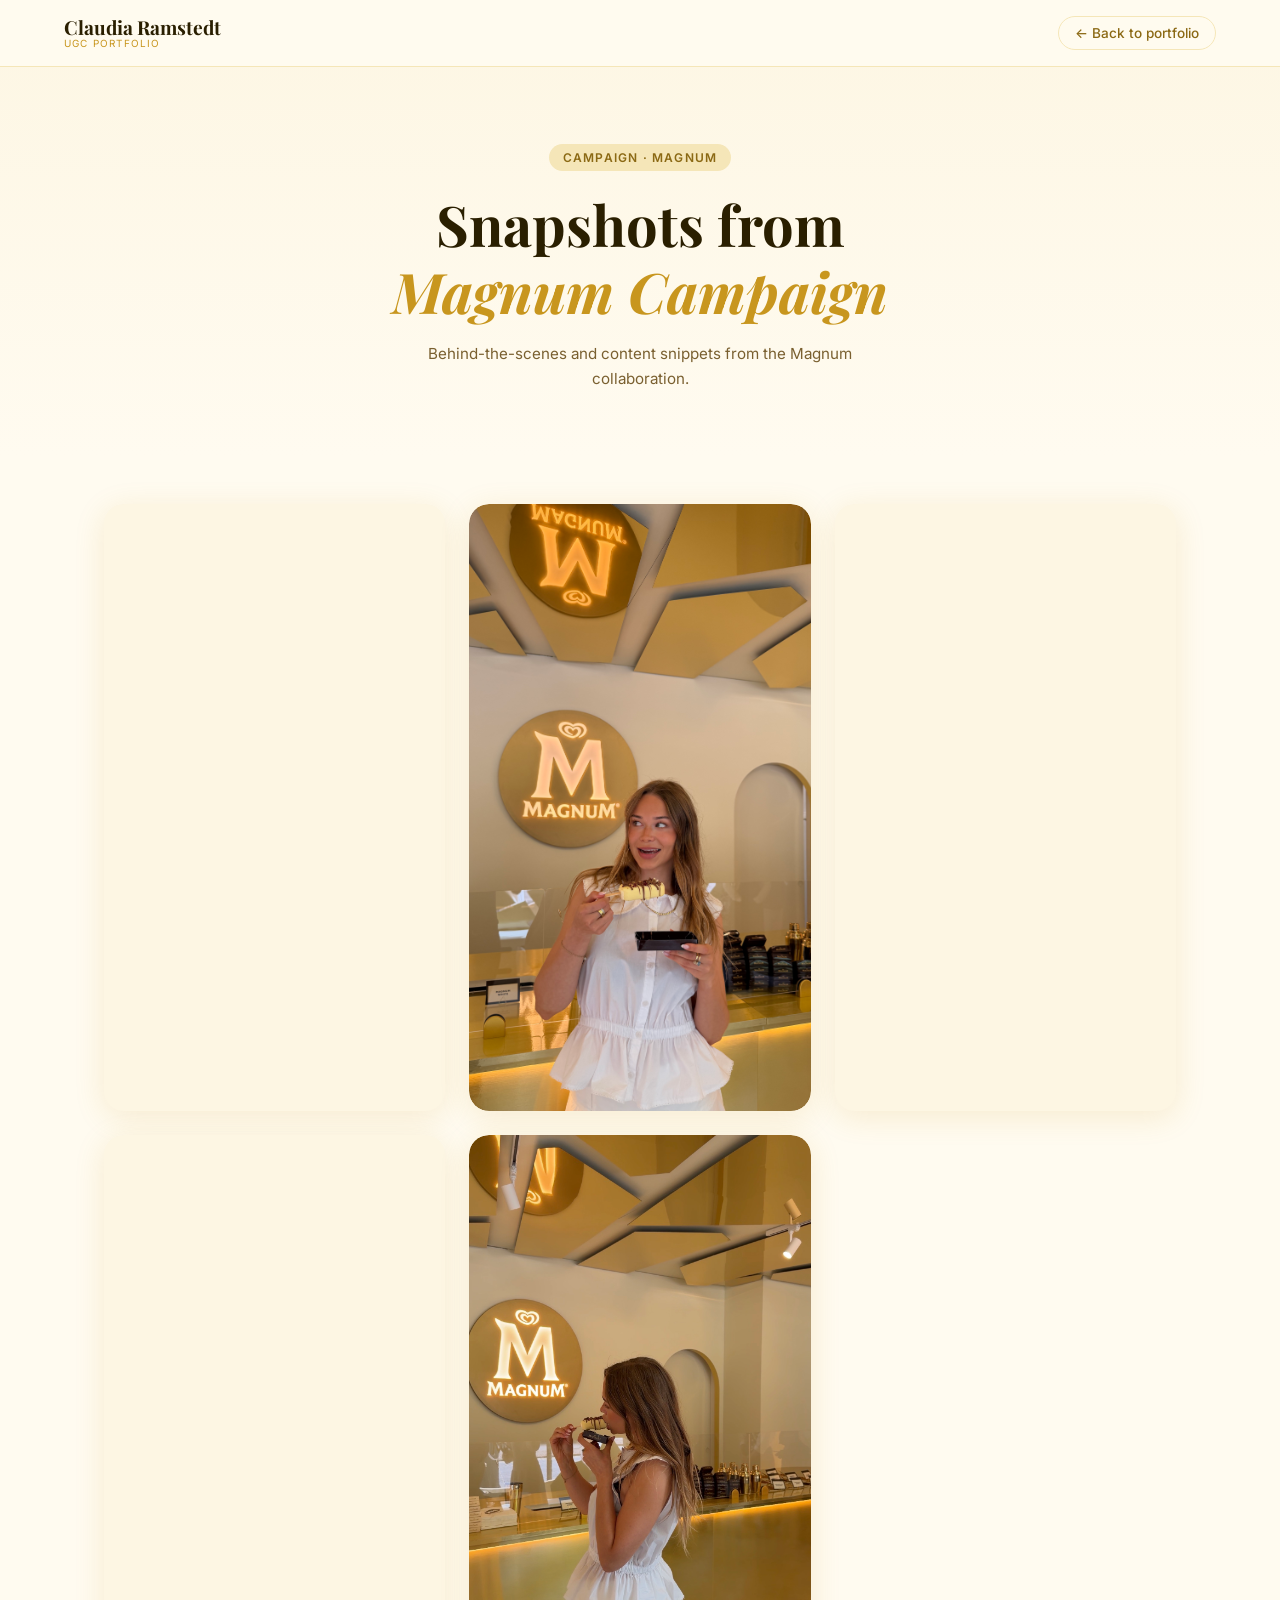
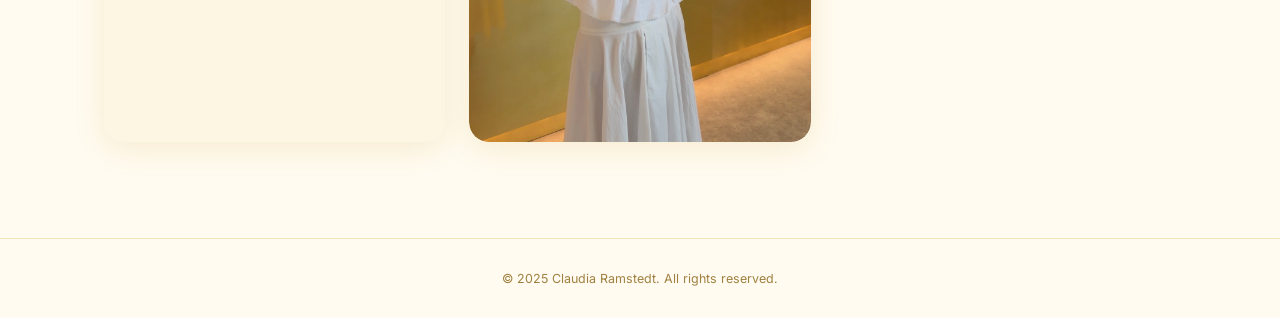
==== magnum.html @ 6d0b65ac "Add Magnum campaign page with autoplay videos and golden tones https://claude.ai/code/session_01Ufr4" ====
<!DOCTYPE html>
<html lang="en">
<head>
  <meta charset="UTF-8" />
  <meta name="viewport" content="width=device-width, initial-scale=1.0" />
  <title>Snapshots from Magnum Campaign — Claudia Ramstedt</title>
  <link rel="preconnect" href="https://fonts.googleapis.com" />
  <link href="https://fonts.googleapis.com/css2?family=Playfair+Display:ital,wght@0,400;0,700;1,400&family=Inter:wght@300;400;500;600&display=swap" rel="stylesheet" />
  <link rel="icon" type="image/svg+xml" href="data:image/svg+xml,<svg xmlns='http://www.w3.org/2000/svg' viewBox='0 0 100 100'><rect width='100' height='100' rx='20' fill='%23F8D7DC'/><text y='72' x='50' text-anchor='middle' font-size='48' font-family='Georgia,serif' font-weight='700' fill='%23c47a8a'>CR</text></svg>" />
  <style>
    *, *::before, *::after { box-sizing: border-box; margin: 0; padding: 0; }

    :root {
      --gold: #C8961E;
      --gold-light: #F5E6B8;
      --gold-pale: #FDF6E3;
      --gold-dark: #8B6914;
      --cream: #FFFBF0;
      --dark: #2A1F00;
    }

    body {
      font-family: 'Inter', sans-serif;
      background: var(--cream);
      color: var(--dark);
      min-height: 100vh;
    }

    /* NAV */
    .nav {
      position: fixed;
      top: 0; left: 0; right: 0;
      z-index: 100;
      display: flex;
      align-items: center;
      justify-content: space-between;
      padding: 1rem 5%;
      background: rgba(255, 251, 240, 0.92);
      backdrop-filter: blur(12px);
      border-bottom: 1px solid var(--gold-light);
    }

    .nav-logo { display: flex; flex-direction: column; line-height: 1.1; text-decoration: none; }
    .nav-name { font-family: 'Playfair Display', serif; font-size: 1.2rem; font-weight: 700; color: var(--dark); }
    .nav-sub { font-size: 0.62rem; letter-spacing: 0.12em; text-transform: uppercase; color: var(--gold); }

    .back-btn {
      display: inline-flex;
      align-items: center;
      gap: 6px;
      font-size: 0.85rem;
      font-weight: 500;
      color: var(--gold-dark);
      text-decoration: none;
      padding: 8px 16px;
      border: 1.5px solid var(--gold-light);
      border-radius: 100px;
      transition: background 0.2s;
    }
    .back-btn:hover { background: var(--gold-light); }

    /* HERO */
    .page-hero {
      padding: 9rem 5% 4rem;
      text-align: center;
      background: linear-gradient(180deg, var(--gold-pale) 0%, var(--cream) 100%);
    }

    .campaign-tag {
      display: inline-block;
      background: var(--gold-light);
      color: var(--gold-dark);
      font-size: 0.75rem;
      font-weight: 600;
      letter-spacing: 0.1em;
      text-transform: uppercase;
      padding: 6px 14px;
      border-radius: 100px;
      margin-bottom: 1.2rem;
    }

    .page-title {
      font-family: 'Playfair Display', serif;
      font-size: clamp(2rem, 5vw, 3.5rem);
      color: var(--dark);
      line-height: 1.2;
      margin-bottom: 1rem;
    }

    .page-title em {
      font-style: italic;
      color: var(--gold);
    }

    .page-sub {
      color: #7A6030;
      font-size: 0.95rem;
      max-width: 500px;
      margin: 0 auto;
      line-height: 1.7;
    }

    /* GRID */
    .gallery {
      padding: 3rem 5% 6rem;
      max-width: 1200px;
      margin: 0 auto;
    }

    .gallery-grid {
      display: grid;
      grid-template-columns: repeat(auto-fill, minmax(300px, 1fr));
      gap: 1.5rem;
    }

    .media-card {
      border-radius: 20px;
      overflow: hidden;
      box-shadow: 0 6px 30px rgba(200, 150, 30, 0.15);
      background: var(--gold-pale);
      transition: transform 0.3s, box-shadow 0.3s;
    }

    .media-card:hover {
      transform: translateY(-4px);
      box-shadow: 0 14px 40px rgba(200, 150, 30, 0.25);
    }

    .media-card video,
    .media-card img {
      width: 100%;
      display: block;
      aspect-ratio: 9/16;
      object-fit: cover;
      border-radius: 20px;
    }

    /* FOOTER */
    .footer {
      text-align: center;
      padding: 2rem;
      color: #A08040;
      font-size: 0.78rem;
      border-top: 1px solid var(--gold-light);
    }

    @media (max-width: 600px) {
      .gallery-grid { grid-template-columns: 1fr; }
    }
  </style>
</head>
<body>

  <nav class="nav">
    <a href="/" class="nav-logo">
      <span class="nav-name">Claudia Ramstedt</span>
      <span class="nav-sub">UGC Portfolio</span>
    </a>
    <a href="/#work" class="back-btn">← Back to portfolio</a>
  </nav>

  <div class="page-hero">
    <div class="campaign-tag">Campaign · Magnum</div>
    <h1 class="page-title">Snapshots from<br><em>Magnum Campaign</em></h1>
    <p class="page-sub">Behind-the-scenes and content snippets from the Magnum collaboration.</p>
  </div>

  <div class="gallery">
    <div class="gallery-grid">
      <div class="media-card">
        <video src="assets/magnum1.mp4" autoplay loop muted playsinline></video>
      </div>
      <div class="media-card">
        <img src="assets/IMG_8388.jpg" alt="Magnum campaign snapshot" />
      </div>
      <div class="media-card">
        <video src="assets/magnum2.mp4" autoplay loop muted playsinline></video>
      </div>
      <div class="media-card">
        <video src="assets/magnum3.mp4" autoplay loop muted playsinline></video>
      </div>
      <div class="media-card">
        <img src="assets/IMG_8526.jpg" alt="Magnum campaign snapshot" />
      </div>
    </div>
  </div>

  <footer class="footer">
    &copy; 2025 Claudia Ramstedt. All rights reserved.
  </footer>

</body>
</html>
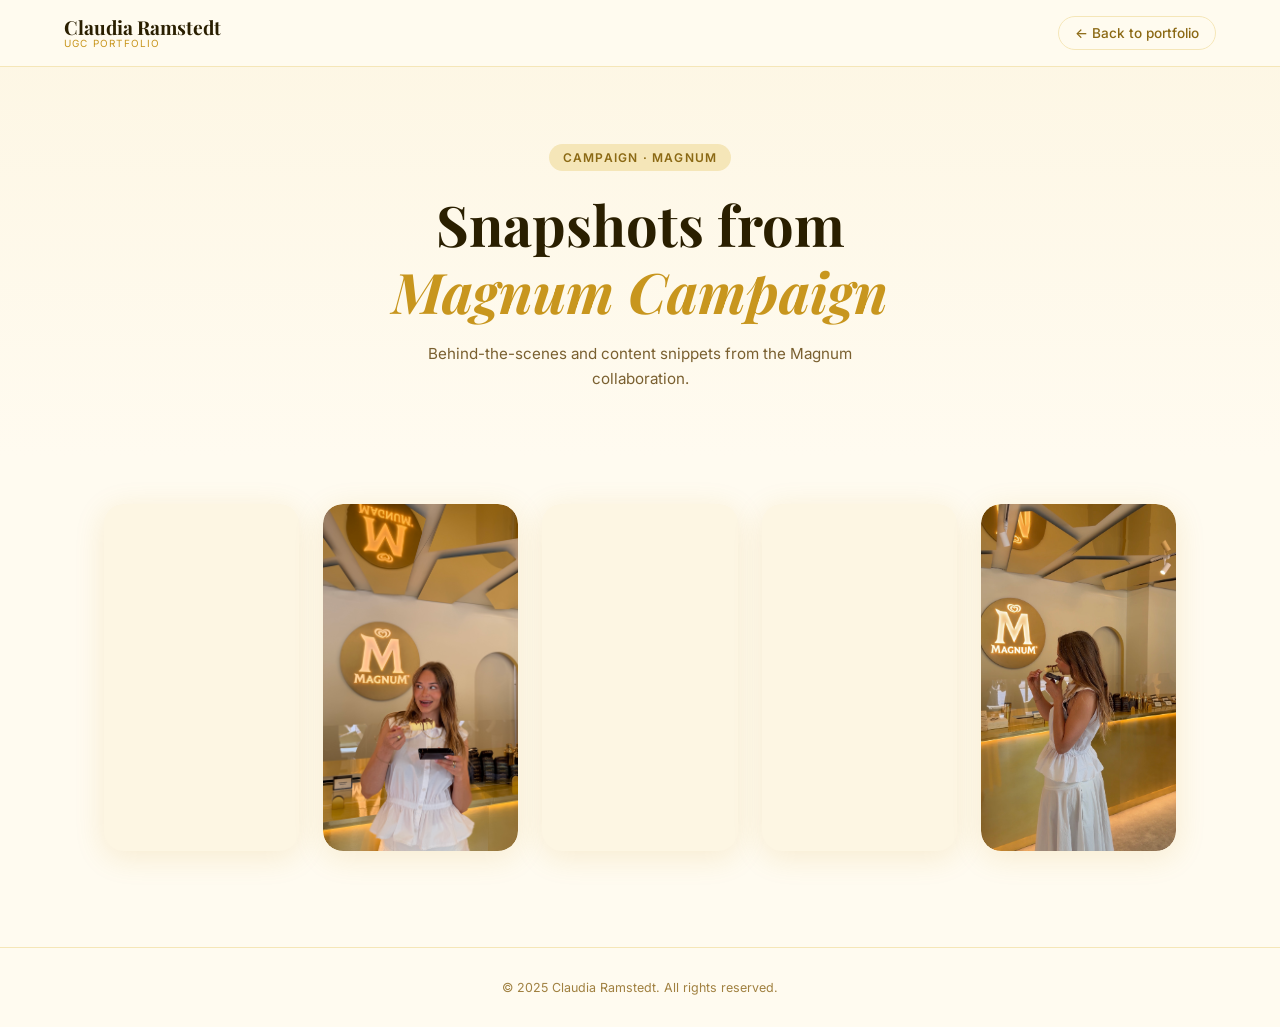
==== commit 0407b111: "Improve mobile layout, portfolio browsing and client enquiries Fix mobile overflow and the five-item" ====
--- a/magnum.html
+++ b/magnum.html
@@ -3,7 +3,7 @@
 <head>
   <meta charset="UTF-8" />
   <meta name="viewport" content="width=device-width, initial-scale=1.0" />
-  <title>Snapshots from Magnum Campaign — Claudia Ramstedt</title>
+  <title>Snapshots from Magnum Campaign | Claudia Ramstedt</title>
   <link rel="preconnect" href="https://fonts.googleapis.com" />
   <link href="https://fonts.googleapis.com/css2?family=Playfair+Display:ital,wght@0,400;0,700;1,400&family=Inter:wght@300;400;500;600&display=swap" rel="stylesheet" />
   <link rel="icon" type="image/svg+xml" href="data:image/svg+xml,<svg xmlns='http://www.w3.org/2000/svg' viewBox='0 0 100 100'><rect width='100' height='100' rx='20' fill='%23F8D7DC'/><text y='72' x='50' text-anchor='middle' font-size='48' font-family='Georgia,serif' font-weight='700' fill='%23c47a8a'>CR</text></svg>" />
@@ -109,7 +109,7 @@
 
     .gallery-grid {
       display: grid;
-      grid-template-columns: repeat(auto-fill, minmax(300px, 1fr));
+      grid-template-columns: repeat(5, minmax(0, 1fr));
       gap: 1.5rem;
     }
 
@@ -144,8 +144,17 @@
       border-top: 1px solid var(--gold-light);
     }
 
+    @media (min-width: 601px) and (max-width: 1000px) {
+      .gallery-grid { grid-template-columns: repeat(6, minmax(0, 1fr)); }
+      .media-card { grid-column: span 2; }
+      .media-card:nth-child(4) { grid-column: 2 / span 2; }
+    }
     @media (max-width: 600px) {
-      .gallery-grid { grid-template-columns: 1fr; }
+      .gallery-grid { display: flex; overflow-x: auto; scroll-snap-type: x mandatory; padding-bottom: 1rem; }
+      .media-card { flex: 0 0 82%; scroll-snap-align: start; }
+      .nav { gap: 1rem; }
+      .back-btn { padding: 8px; font-size: 0.75rem; }
+      .nav-name { font-size: 1rem; }
     }
   </style>
 </head>
@@ -189,5 +198,6 @@
     &copy; 2025 Claudia Ramstedt. All rights reserved.
   </footer>
 
+  <script defer src="/_vercel/insights/script.js"></script>
 </body>
 </html>
